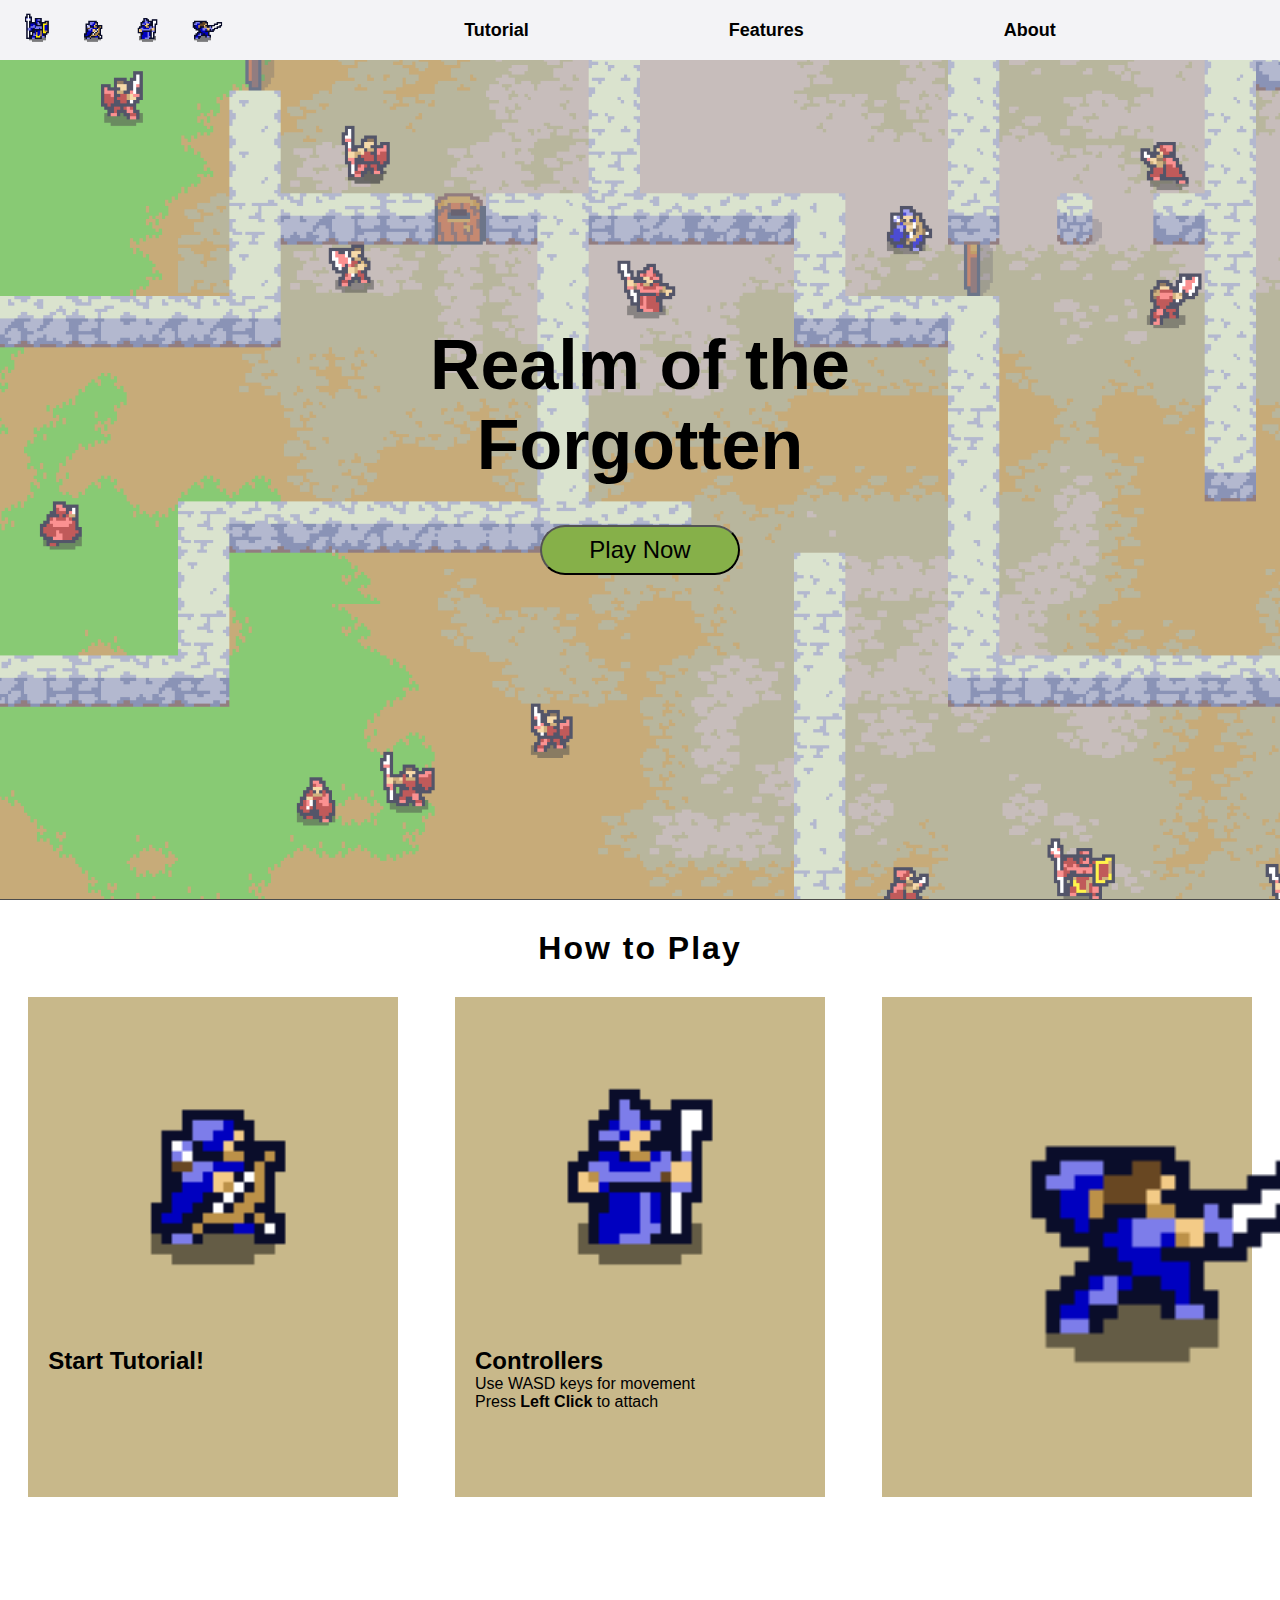
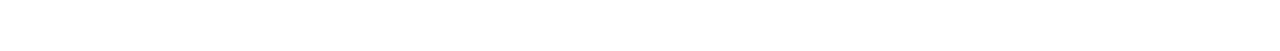
==== home.html @ b512283f "Adding content to cards" ====
<!DOCTYPE html>
<html lang="en">
<head>
    <meta charset="UTF-8">
    <meta name="viewport" content="width=device-width, initial-scale=1.0">
    <title>Realm of The Forgotten | 2D Maze Game</title>
    <link rel="stylesheet" href="./styles/home.css">
    <link rel="stylesheet" href="./styles/colors.css">
    <link rel="stylesheet" href="./styles/utilities.css">
    <link href="https://fonts.cdnfonts.com/css/games" rel="stylesheet">
    <link href="https://fonts.googleapis.com/css2?family=Playfair+Display:wght@400;500;700&display=swap" rel="stylesheet">
            
</head>
<body>
    <nav class="navbar flex row grey-bg">
        <div class="logo flex row center">
            <a href="home.html" class="logo flex row">
                <img src="./assets/images/logo-img-1.png" alt="" class="logo">
                <img src="./assets/images/logo-img-2.png" alt="" class="logo">
                <img src="./assets/images/logo-img-3.png" alt="" class="logo">
                <img src="./assets/images/logo-img-4.png" alt="" class="logo">
            </a>
        </div>
        <div class="flex center full-width">
            <ul class="flex full-width nav-text">
                <li >Tutorial</li>
                <li >Features</li>
                <li >About</li>
            </ul>
        </div>
    </nav>
    <div class="hero">
        <img src="./assets/images/background-image.png" alt="">
        <div class="image-text flex column">
            <h2 class="head">Realm of the Forgotten</h2>
            <div class="flex center">
                <button class="play-btn filled-btn">Play Now</button>
            </div>
            
        </div>
    </div>

    <section class="tutorial full-width">
       <div class="tutorial-heading flex center">How to Play</div>
        <div class="cards flex row full-width">
            <div class="card flex column secondary-bg">
                <img src="./assets/images/logo-img-2.png" alt="">
                <h2>Start Tutorial!</h2>
            </div>
            <div class="card flex column secondary-bg">
                <img src="./assets/images/logo-img-3.png" alt="">
                <h2>Controllers</h2>
                <ul>
                    <li>Use </b>WASD keys</b> for movement</li>
                    <li>Press <b>Left Click</b> to attach</li>
                </ul>
            </div>
            <div class="card flex columns secondary-bg">
                <img src="./assets/images/logo-img-4.png" alt="">
                <h2>Instructions</h2>
                <p>Lorem ipsum dolor sit amet, consectetur adipisicing elit. Blanditiis saepe reiciendis repellat molestias, autem nobis incidunt mollitia obcaecati eligendi? Totam omnis maxime voluptatem voluptas beatae at quia numquam deserunt optio!</p>
            </div>
        </div>
        <div class="video-container">
            <video src=""></video>
        </div>
        
        

    </section>
</body>
</html>
---- styles/home.css ----
* {
    margin: 0;
    padding: 0;
    box-sizing: border-box;
  }

  ul{
    list-style-type:none;
  }

  @font-face {
    font-family: "Mona Sans";
    src: url("./../../assets/fonts/mona_sans/Mona-Sans-Regular.ttf");
  }
  
  @font-face {
    font-family: "Mona Sans";
    src: url("./../../assets/fonts/mona_sans/Mona-Sans-SemiBold.ttf");
    font-weight: bold;
  }
  body{
    font-family: 'Mona Sans',sans-serif;
  }

  .navbar{

    z-index: 1000;
    height: 60px;
    width: 100%;
    position: fixed;
  }


  .logo{
    margin: 5px 5px;
    width: 230px;
    justify-content: space-around
    
  }
  .nav-text {
    font-family: 'Mona Sans',sans-serif;

    gap: 200px;
    font-size: 18px;
    font-weight: 600;
    justify-content: center;
  }

  .logo img {
    height: 45px;
    width: 45px;
    position:relative;
  }

  .nav-text li:hover {
    opacity: 0.6;
    cursor: pointer;
  }

  .hero{
    text-align: center;
    color: black;
    width: 100%;
    height: 100vh;
    overflow: hidden;
  }

  .hero > img{
    width: 100%;
    height: 100%;
    object-fit: cover;
    opacity: 0.7;
  }


  .image-text {
    font-family: 'Games', sans-serif;
    position: absolute;
    top: 50%;
    left: 50%;
    transform: translate(-50%, -50%);
    gap: 40px;
  }

  .head{
    width: 100%;
    font-size: 70px;
    font-weight: 900;
  }

  .play-btn{
    font-family: 'Games', sans-serif;
    width: 200px;
    height: 50px;
    font-size: x-large;
    font-weight: 500;
  }

  .tutorial{
    height: auto;
  }

  .tutorial-heading{
    font-family: 'Games', sans-serif;
    margin: 30px;
    font-size:xx-large;
    letter-spacing: 2px;
    font-weight: 600;
  }

  .cards{
    justify-content: space-around;
  }

  .card{
    width: 370px;
    height: 500px;
    padding: 20px;
  }
---- styles/colors.css ----
.primary-bg{
    background-color: #86B049
}

.secondary-bg{
    background-color: #C8B88A;
}

.black-bg {
    background-color: #0d0c22;
}

.white-bg {
background-color: white;
}

.grey-bg {
background-color: #f3f3f6;
}

.black-txt {
color: #0d0c22;
}

.white-txt {
color: white;
}
---- styles/utilities.css ----
.flex {
    display: flex;
}

.row {
    flex-direction: row;
}

.column {
    flex-direction: column;
}

.full-width {
    width: 100%;
}

.full-height {
    height: 100vh;
}

.wrap {
    flex-wrap: wrap;
}

.rounded {
    border-radius: 100px;
}

.bold {
    font-weight: bold;
}

.center {
    align-items: center;
    justify-content: center;
}

.full-width{
    width: 100%;

}
.listing{
    margin: 30px;
}
.filled-btn {
    background-color: #86B049;
    color: black;
    padding: 0 20px;
    border-radius: 50px;
    transition: all 0.2s;
}

.filled-btn:hover {
opacity: 0.7;
}
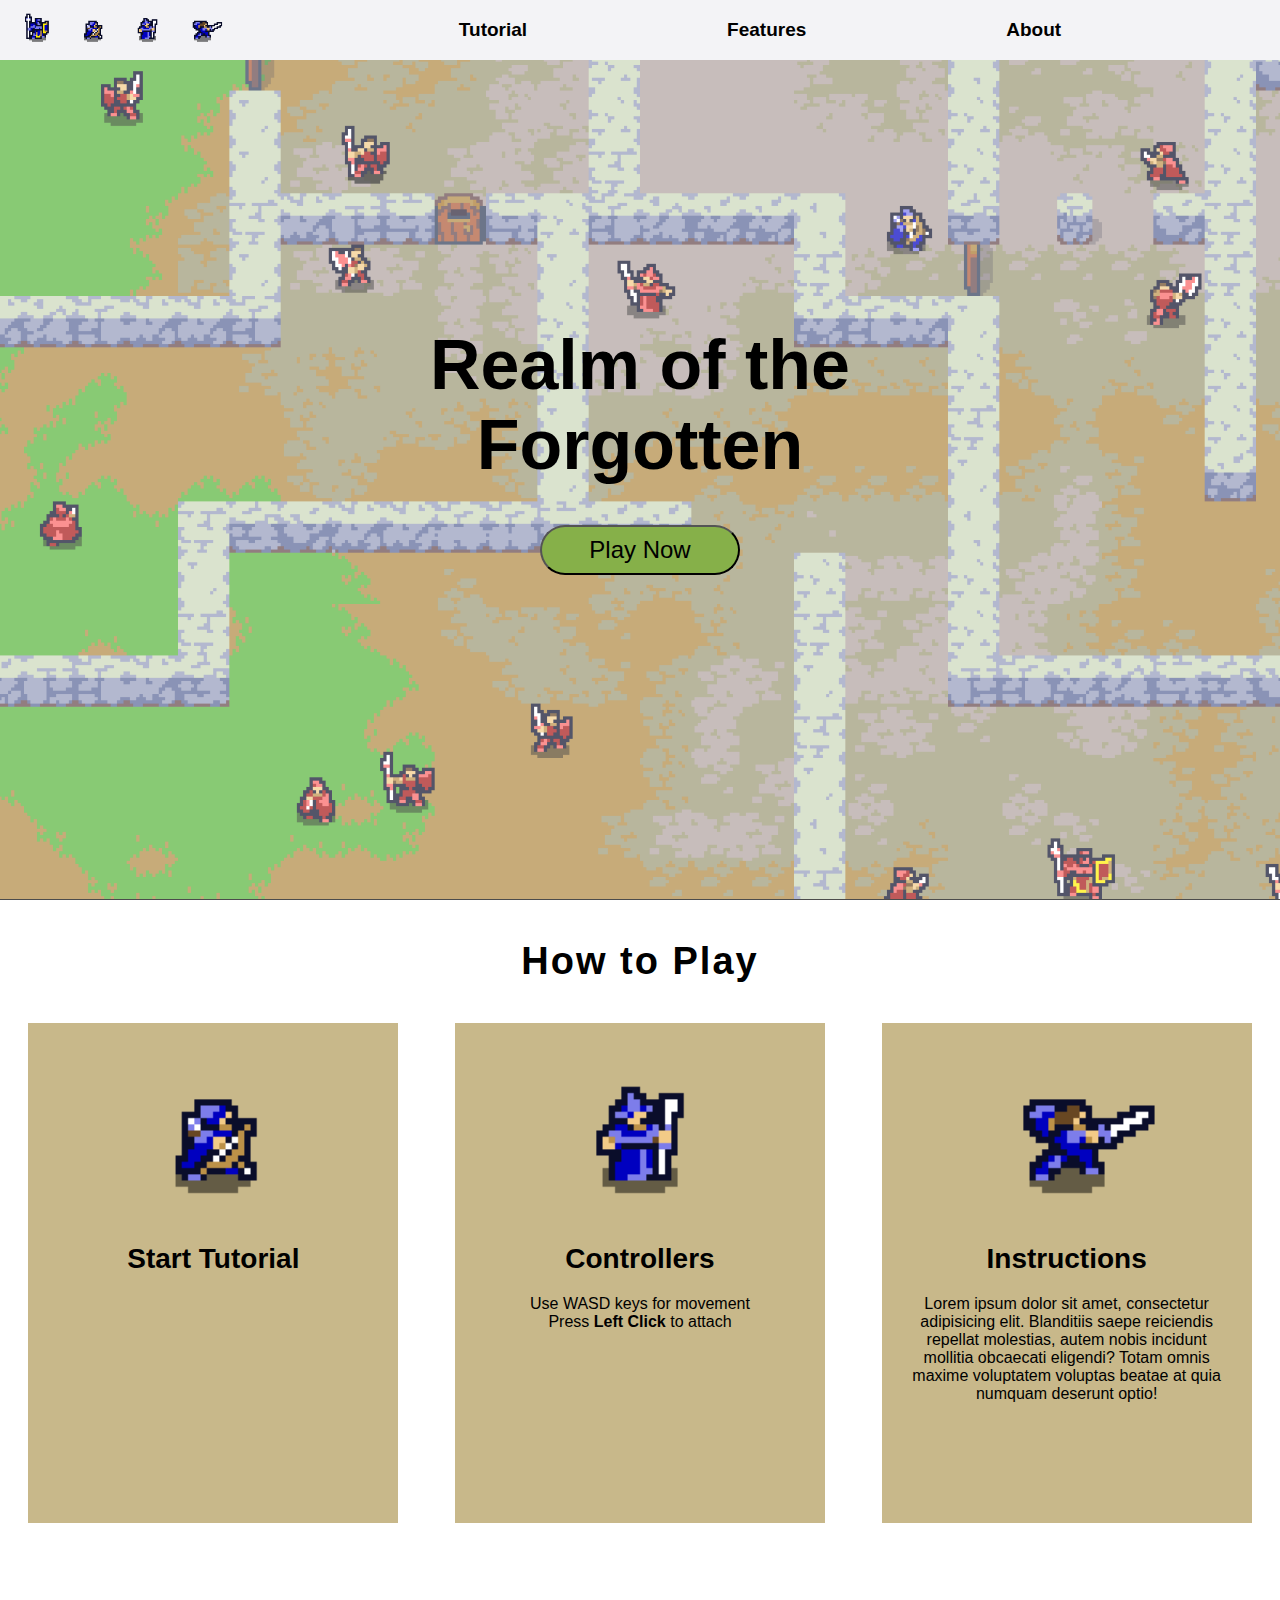
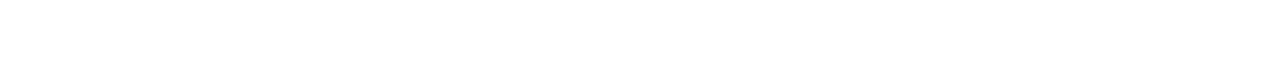
==== commit 012a82d3: "Positioning cards' content" ====
--- a/home.html
+++ b/home.html
@@ -45,20 +45,22 @@
         <div class="cards flex row full-width">
             <div class="card flex column secondary-bg">
                 <img src="./assets/images/logo-img-2.png" alt="">
-                <h2>Start Tutorial!</h2>
+                <h2 class="game-text">Start Tutorial</h2>
             </div>
             <div class="card flex column secondary-bg">
                 <img src="./assets/images/logo-img-3.png" alt="">
-                <h2>Controllers</h2>
+                <h2 class="game-text">Controllers</h2>
                 <ul>
                     <li>Use </b>WASD keys</b> for movement</li>
                     <li>Press <b>Left Click</b> to attach</li>
                 </ul>
             </div>
-            <div class="card flex columns secondary-bg">
+            <div class="card flex column secondary-bg">
                 <img src="./assets/images/logo-img-4.png" alt="">
-                <h2>Instructions</h2>
-                <p>Lorem ipsum dolor sit amet, consectetur adipisicing elit. Blanditiis saepe reiciendis repellat molestias, autem nobis incidunt mollitia obcaecati eligendi? Totam omnis maxime voluptatem voluptas beatae at quia numquam deserunt optio!</p>
+                <h2 class="game-text">Instructions</h2>
+                <ul>
+                    <li>Lorem ipsum dolor sit amet, consectetur adipisicing elit. Blanditiis saepe reiciendis repellat molestias, autem nobis incidunt mollitia obcaecati eligendi? Totam omnis maxime voluptatem voluptas beatae at quia numquam deserunt optio!</li>
+                </ul>
             </div>
         </div>
         <div class="video-container">
--- a/styles/home.css
+++ b/styles/home.css
@@ -41,7 +41,7 @@
     font-family: 'Mona Sans',sans-serif;
 
     gap: 200px;
-    font-size: 18px;
+    font-size: 19px;
     font-weight: 600;
     justify-content: center;
   }
@@ -102,8 +102,8 @@
 
   .tutorial-heading{
     font-family: 'Games', sans-serif;
-    margin: 30px;
-    font-size:xx-large;
+    margin: 40px;
+    font-size:38px;
     letter-spacing: 2px;
     font-weight: 600;
   }
@@ -116,4 +116,19 @@
     width: 370px;
     height: 500px;
     padding: 20px;
+    align-items: center;
+    text-align: center;
   }
+
+  .card img{
+    width: 200px;
+    height: 200px;
+    
+  }
+  .card h2{
+    font-size: 28px;
+  }
+
+  .card ul{
+    margin-top: 20px;
+  }--- a/styles/colors.css
+++ b/styles/colors.css
@@ -25,3 +25,7 @@
 .white-txt {
 color: white;
 }
+
+.game-text{
+    font-family: 'Games', sans-serif;
+}
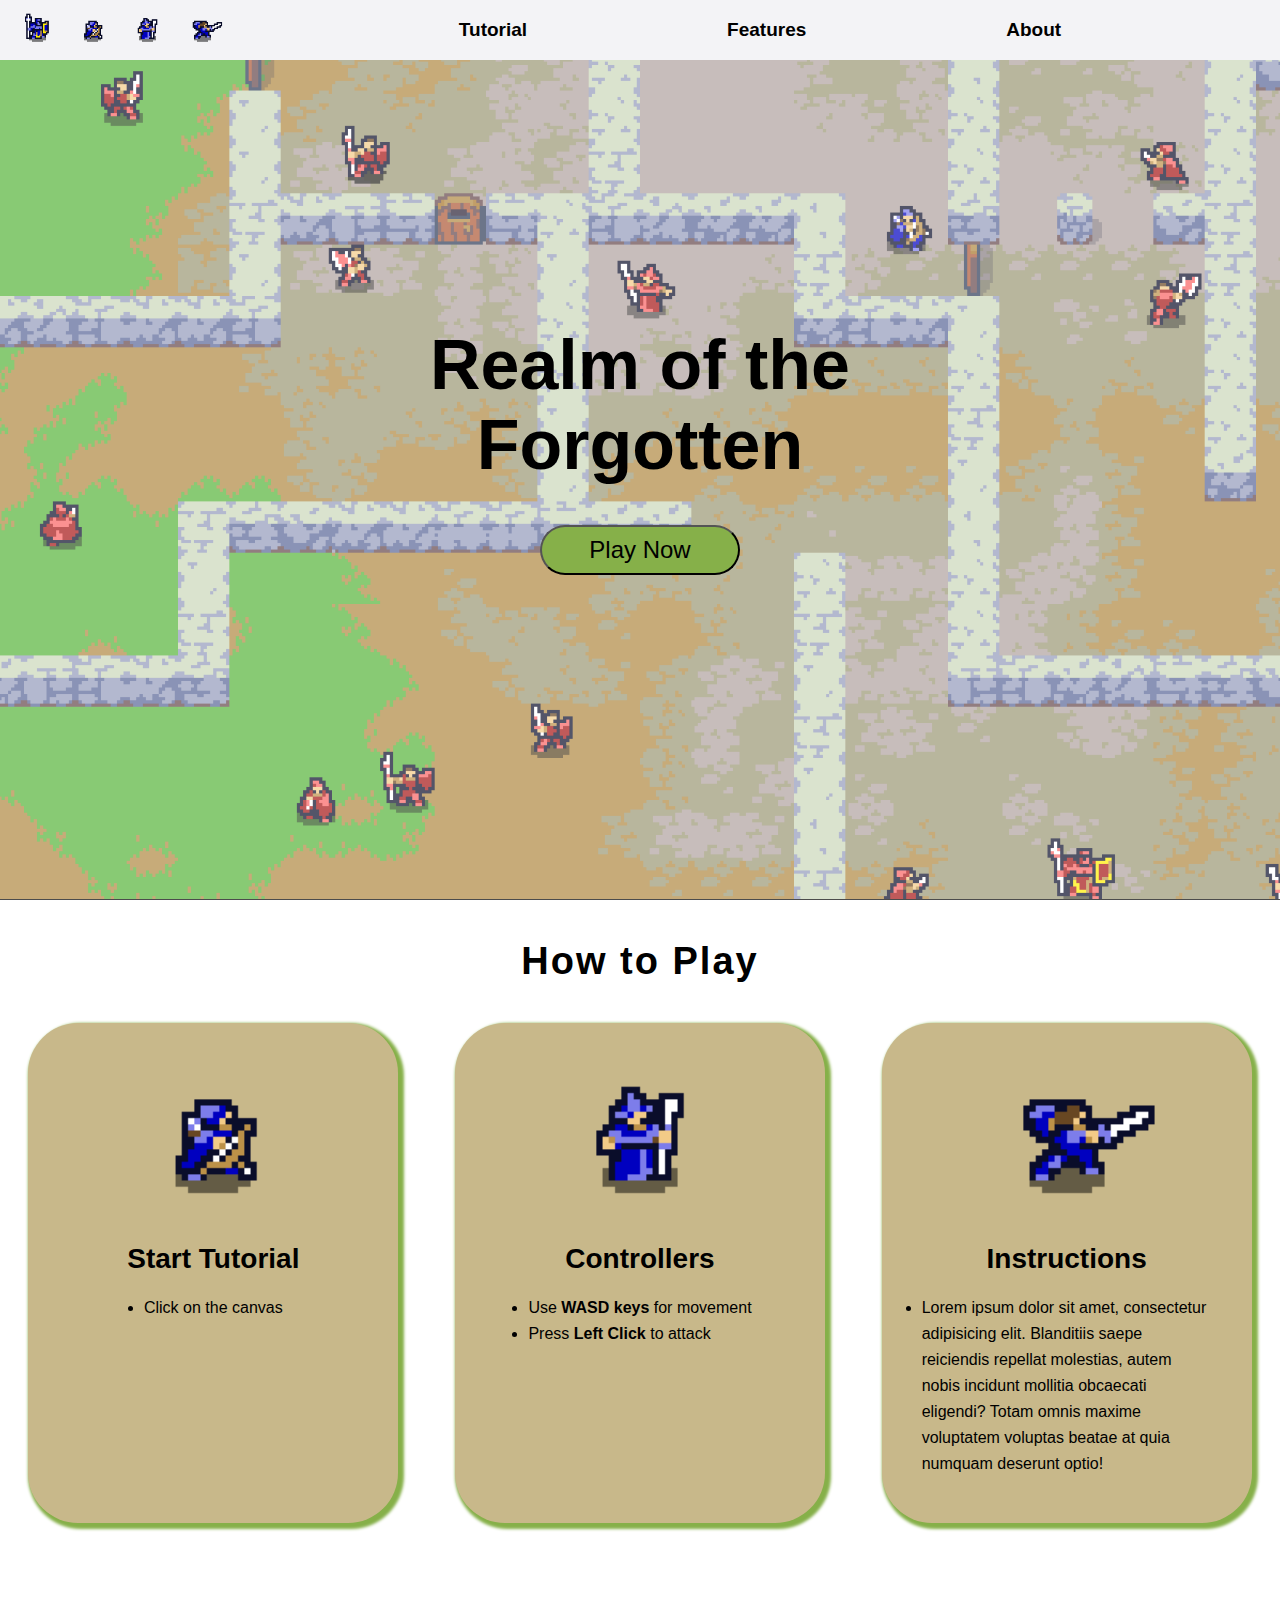
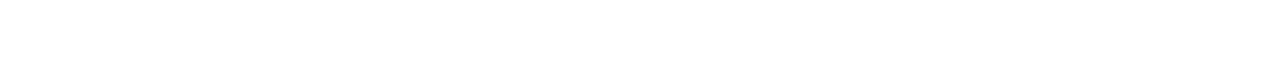
==== commit 27479435: "Editing styles of card contents" ====
--- a/home.html
+++ b/home.html
@@ -46,13 +46,16 @@
             <div class="card flex column secondary-bg">
                 <img src="./assets/images/logo-img-2.png" alt="">
                 <h2 class="game-text">Start Tutorial</h2>
+                <ul>
+                    <li>Click on the canvas</li>
+                </ul>
             </div>
             <div class="card flex column secondary-bg">
                 <img src="./assets/images/logo-img-3.png" alt="">
                 <h2 class="game-text">Controllers</h2>
                 <ul>
-                    <li>Use </b>WASD keys</b> for movement</li>
-                    <li>Press <b>Left Click</b> to attach</li>
+                    <li>Use <b>WASD keys</b> for movement</li>
+                    <li>Press <b>Left Click</b> to attack</li>
                 </ul>
             </div>
             <div class="card flex column secondary-bg">
--- a/styles/home.css
+++ b/styles/home.css
@@ -4,9 +4,7 @@
     box-sizing: border-box;
   }
 
-  ul{
-    list-style-type:none;
-  }
+
 
   @font-face {
     font-family: "Mona Sans";
@@ -38,6 +36,7 @@
     
   }
   .nav-text {
+    list-style-type:none;
     font-family: 'Mona Sans',sans-serif;
 
     gap: 200px;
@@ -115,9 +114,11 @@
   .card{
     width: 370px;
     height: 500px;
-    padding: 20px;
+    padding: 20px 40px;
     align-items: center;
-    text-align: center;
+    
+    border-radius: 50px;
+    box-shadow: 3px 3px 3px 3px #86B049;
   }
 
   .card img{
@@ -131,4 +132,5 @@
 
   .card ul{
     margin-top: 20px;
+    line-height: 26px;
   }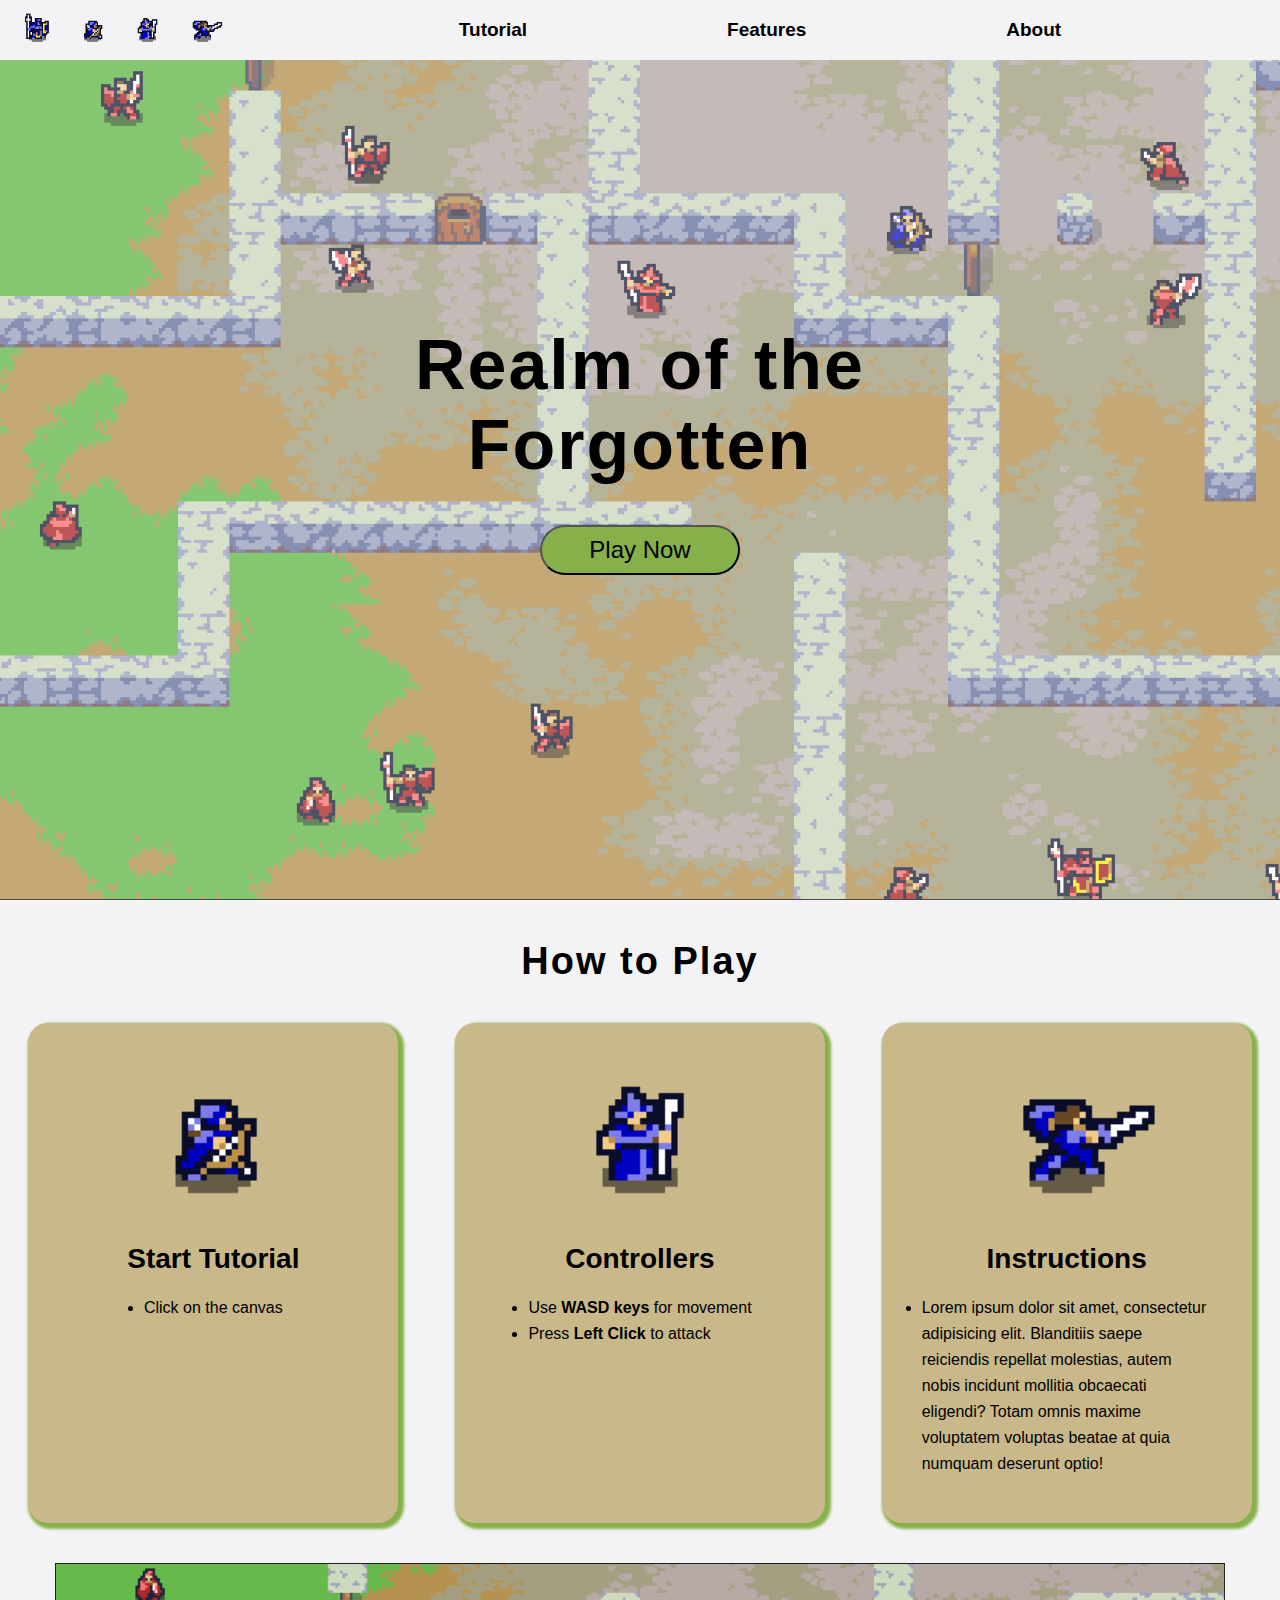
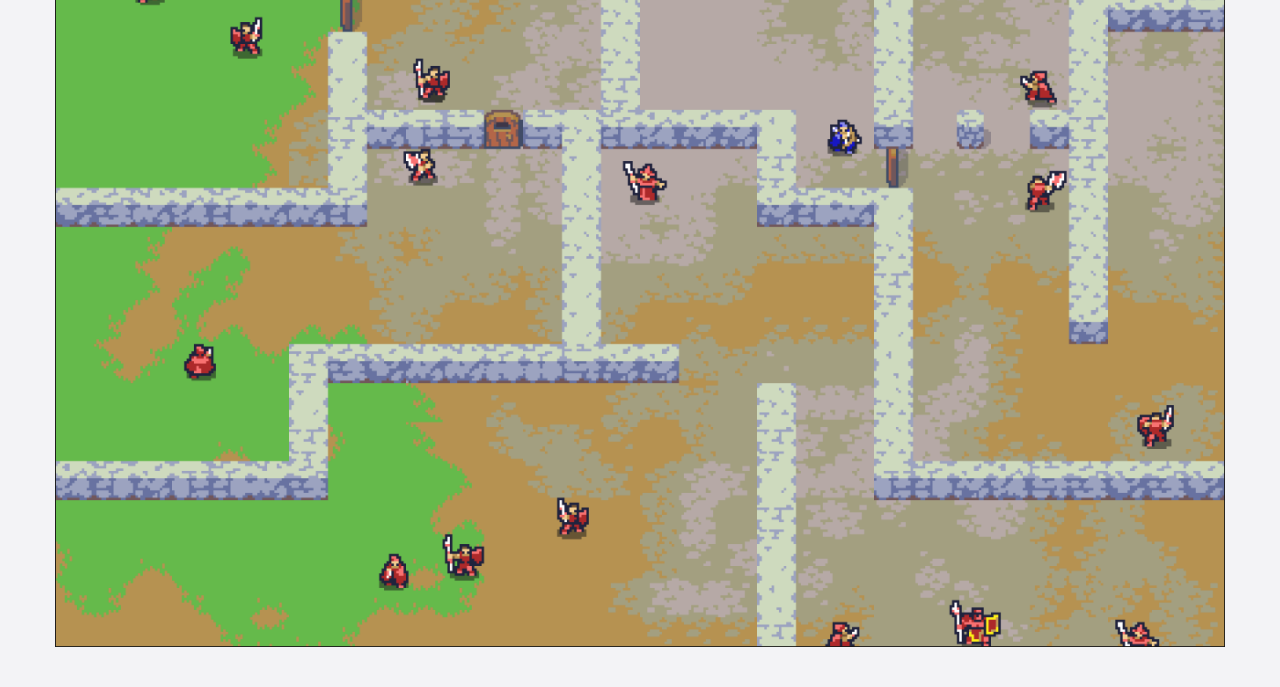
==== commit 3d8d1b2c: "Added video section with centering" ====
--- a/home.html
+++ b/home.html
@@ -40,11 +40,11 @@
         </div>
     </div>
 
-    <section class="tutorial full-width">
+    <section class="tutorial full-width grey-bg">
        <div class="tutorial-heading flex center">How to Play</div>
         <div class="cards flex row full-width">
             <div class="card flex column secondary-bg">
-                <img src="./assets/images/logo-img-2.png" alt="">
+                <img class="pointer-cursor" src="./assets/images/logo-img-2.png" alt="">
                 <h2 class="game-text">Start Tutorial</h2>
                 <ul>
                     <li>Click on the canvas</li>
@@ -66,8 +66,8 @@
                 </ul>
             </div>
         </div>
-        <div class="video-container">
-            <video src=""></video>
+        <div class="video-container full-width flex center">
+            <img src="./assets/images/background-image.png" id="video-container"></img>
         </div>
         
         
--- a/styles/home.css
+++ b/styles/home.css
@@ -18,6 +18,7 @@
   }
   body{
     font-family: 'Mona Sans',sans-serif;
+    background-color: #f3f3f6;
   }
 
   .navbar{
@@ -79,6 +80,8 @@
     left: 50%;
     transform: translate(-50%, -50%);
     gap: 40px;
+    word-spacing: 3px;
+    letter-spacing: 2px;
   }
 
   .head{
@@ -96,7 +99,7 @@
   }
 
   .tutorial{
-    height: auto;
+    height: 100vh;
   }
 
   .tutorial-heading{
@@ -117,13 +120,17 @@
     padding: 20px 40px;
     align-items: center;
     
-    border-radius: 50px;
+    border-radius: 20px;
     box-shadow: 3px 3px 3px 3px #86B049;
   }
 
   .card img{
     width: 200px;
     height: 200px;
+    
+  }
+  .pointer-cursor:hover{
+    cursor: pointer;
     
   }
   .card h2{
@@ -133,4 +140,21 @@
   .card ul{
     margin-top: 20px;
     line-height: 26px;
-  }+  }
+  .card:hover {
+    opacity: 0.9;
+    
+  }
+
+  .video-container{
+    padding: 20px 35px;
+  }
+
+  .video-container img{
+    width: 100%;
+    height: 100%;
+    object-fit: cover;
+    padding: 20px;
+    border-radius: 10px;
+    opacity: 0.9;
+  }
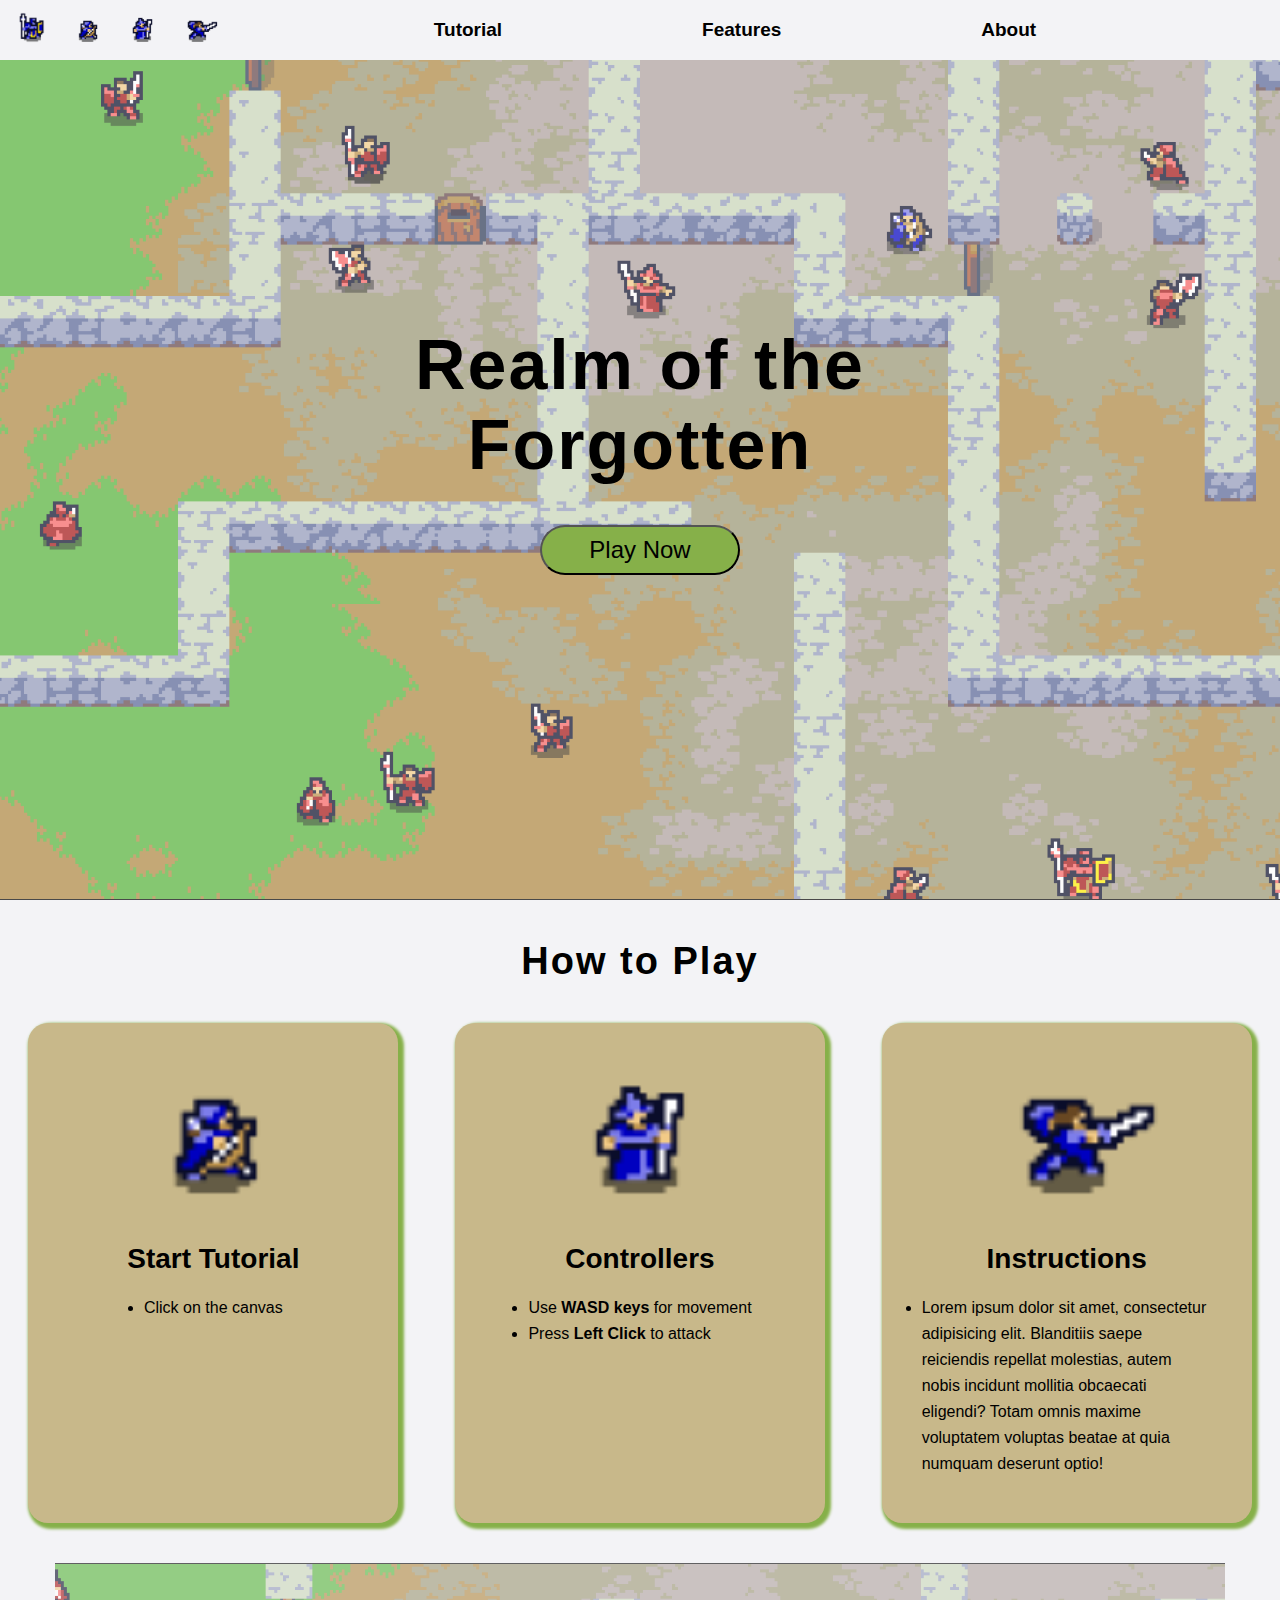
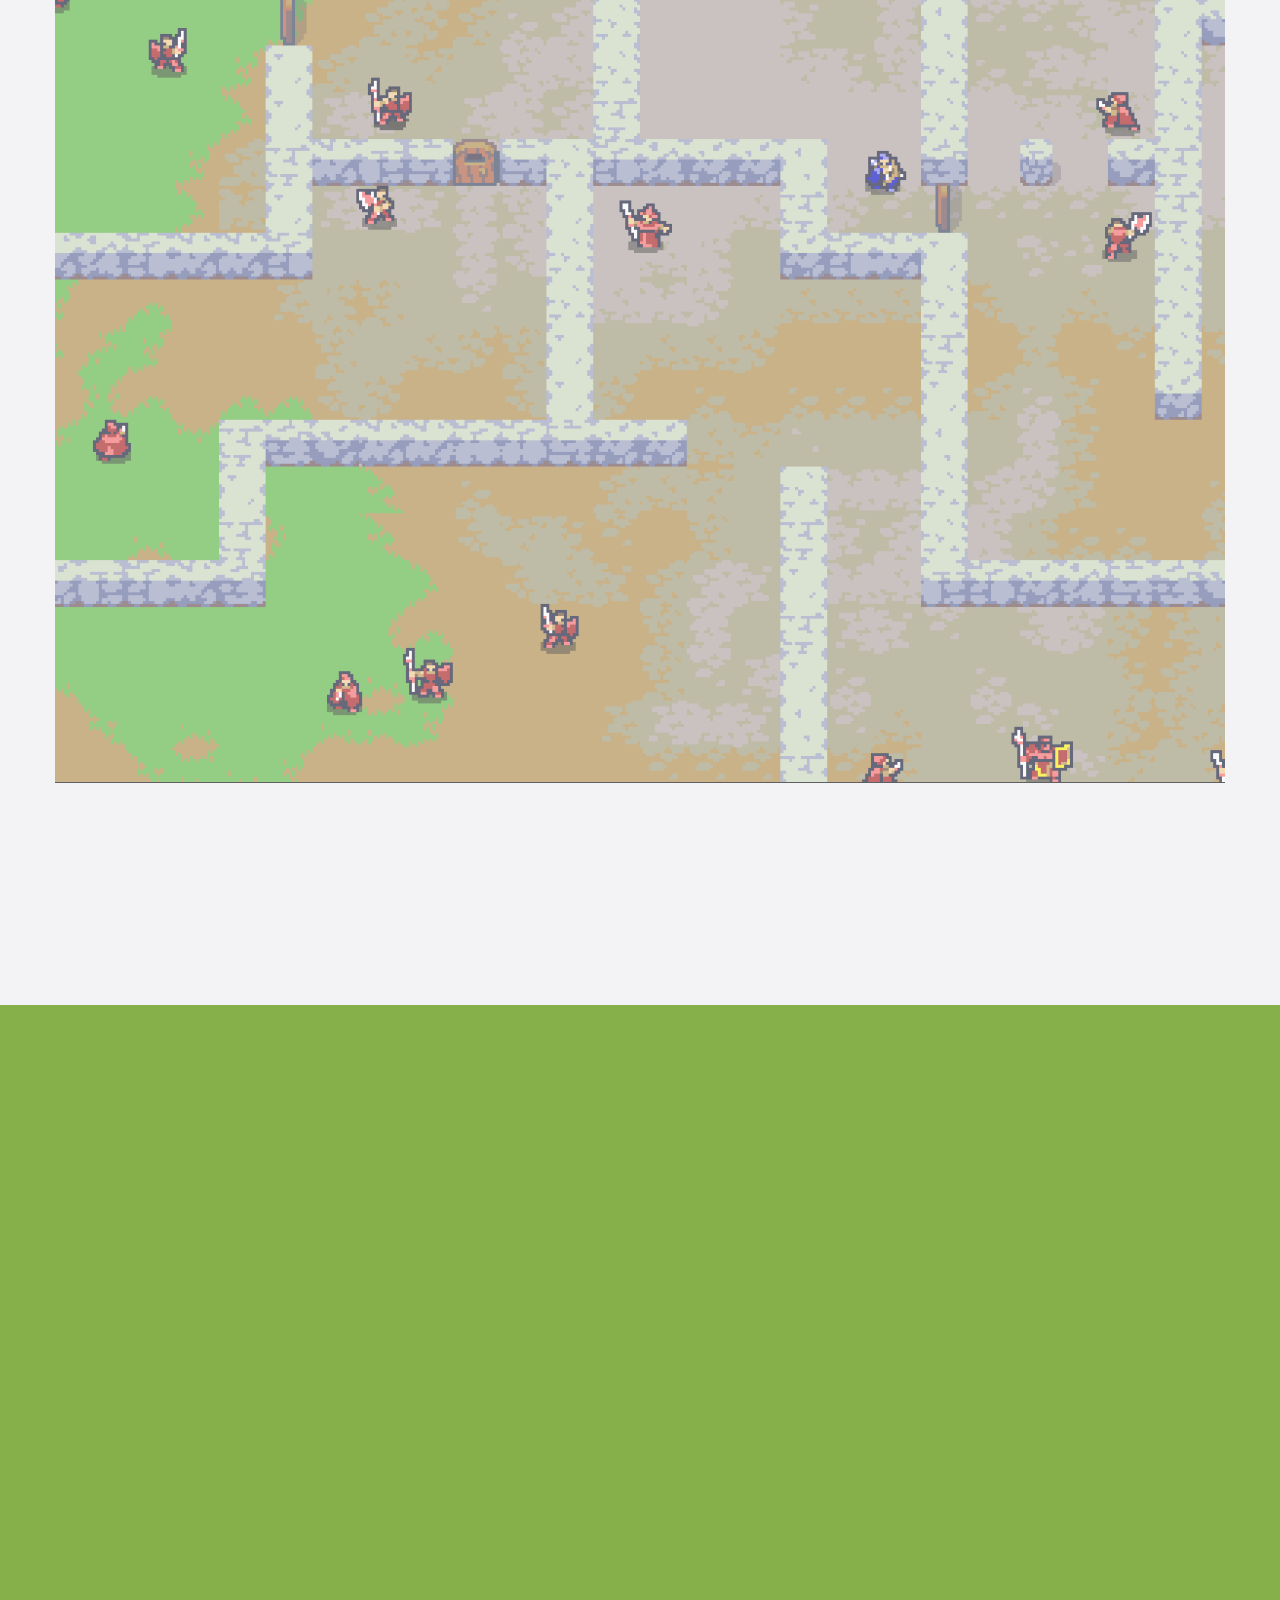
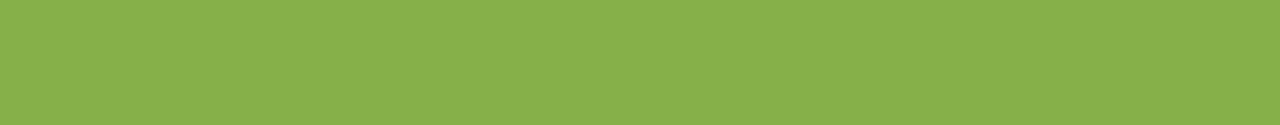
==== commit c1e320ee: "Build about section skeleton" ====
--- a/home.html
+++ b/home.html
@@ -69,8 +69,16 @@
         <div class="video-container full-width flex center">
             <img src="./assets/images/background-image.png" id="video-container"></img>
         </div>
-        
-        
+    </section>
+    <section class="about flex column primary-bg">
+        <div class="heading"></div>
+        <div class="about-content"></div>
+        <div class="about-images">
+            <img src="" alt="">
+            <img src="" alt="">
+            <img src="" alt="">
+            <img src="" alt="">
+        </div>
 
     </section>
 </body>
--- a/styles/home.css
+++ b/styles/home.css
@@ -31,10 +31,10 @@
 
 
   .logo{
+    display: flex;
     margin: 5px 5px;
-    width: 230px;
+    width: 180px;
     justify-content: space-around
-    
   }
   .nav-text {
     list-style-type:none;
@@ -99,7 +99,7 @@
   }
 
   .tutorial{
-    height: 100vh;
+    height: 185vh;
   }
 
   .tutorial-heading{
@@ -148,6 +148,7 @@
 
   .video-container{
     padding: 20px 35px;
+    height: 100vh;
   }
 
   .video-container img{
@@ -156,5 +157,9 @@
     object-fit: cover;
     padding: 20px;
     border-radius: 10px;
-    opacity: 0.9;
+    opacity: 0.6;
   }
+
+  .about{
+    height: 80vh;
+  }
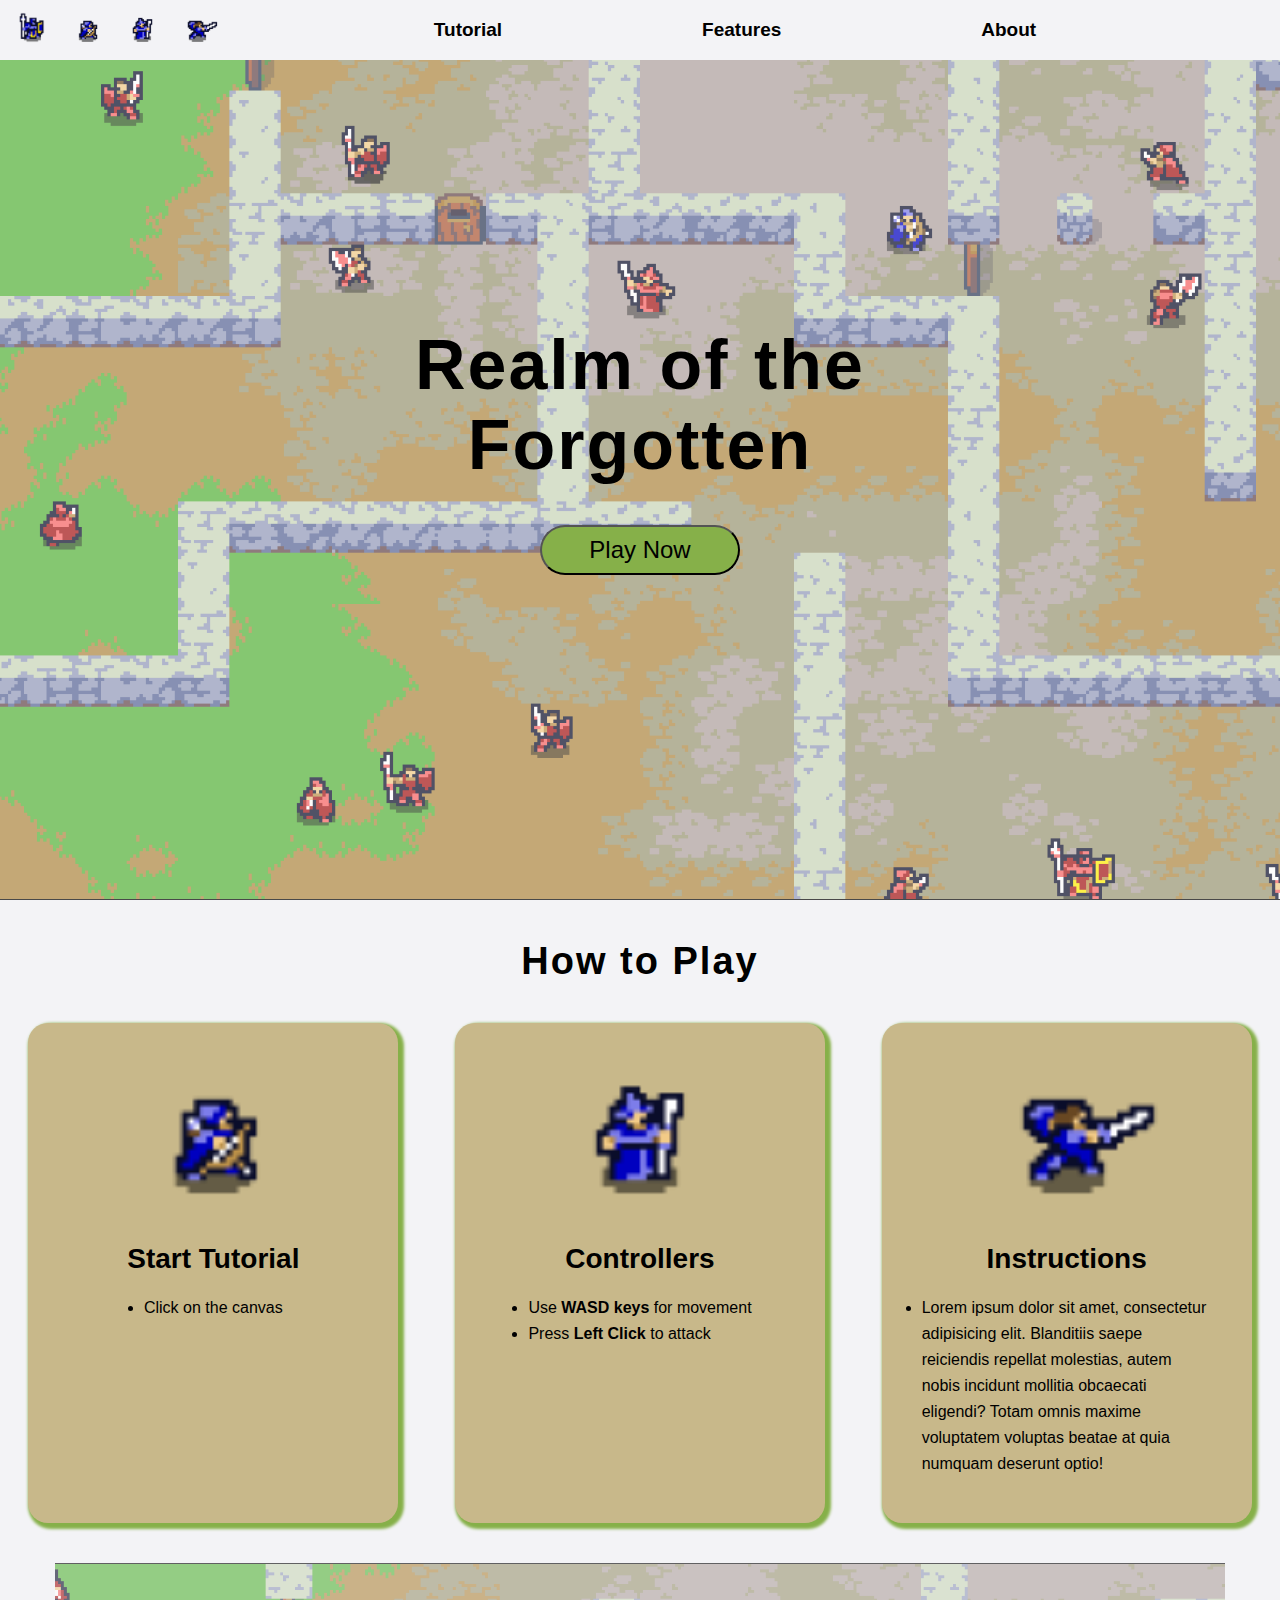
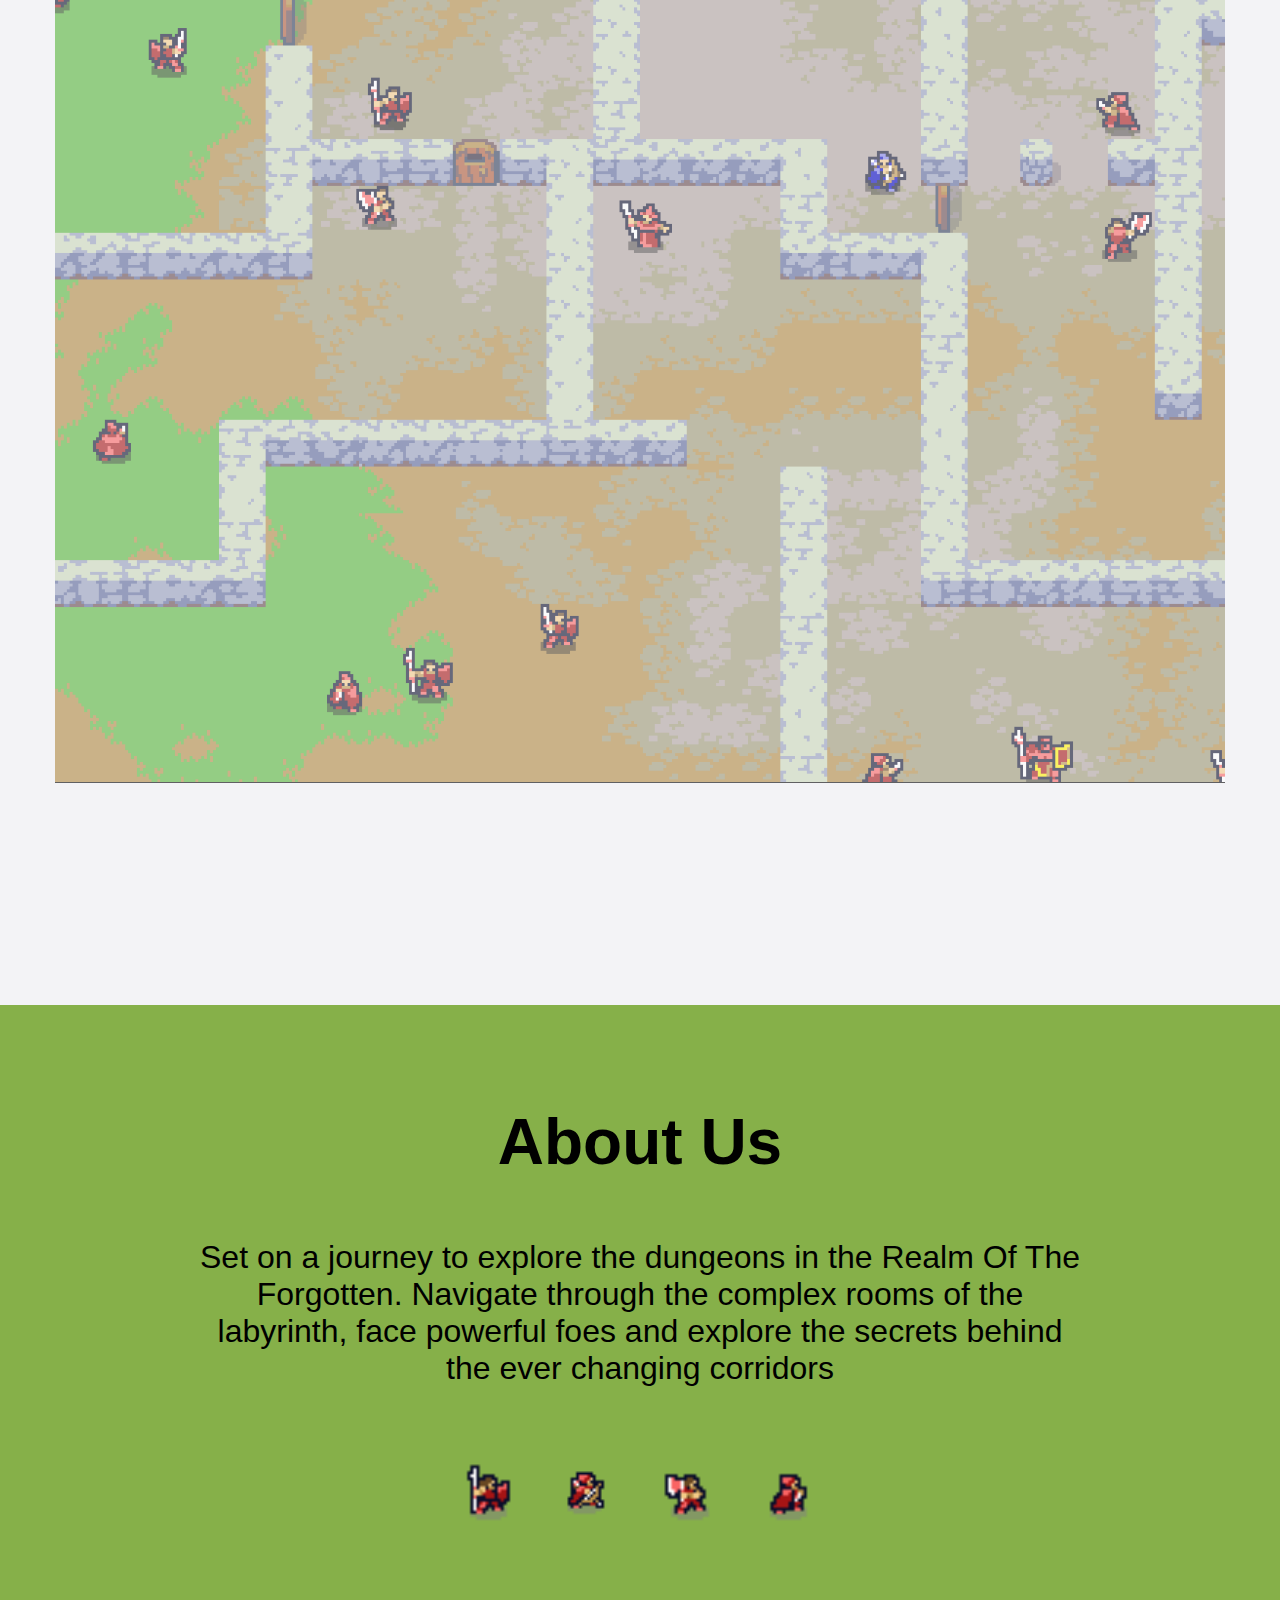
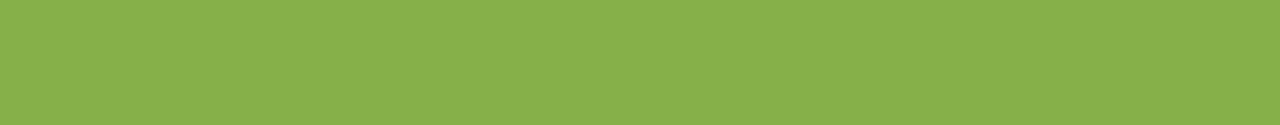
==== commit 32a3a7e1: "styling about section" ====
--- a/home.html
+++ b/home.html
@@ -71,13 +71,13 @@
         </div>
     </section>
     <section class="about flex column primary-bg">
-        <div class="heading"></div>
-        <div class="about-content"></div>
-        <div class="about-images">
-            <img src="" alt="">
-            <img src="" alt="">
-            <img src="" alt="">
-            <img src="" alt="">
+        <div class="heading flex center"><h1>About Us</h1></div>
+        <div class="about-content flex center"><p>Set on a journey to explore the dungeons in the Realm Of The Forgotten. Navigate through the complex rooms of the labyrinth, face powerful foes and explore the secrets behind the ever changing corridors</p></div>
+        <div class="about-images flex row center ">
+            <img src="./assets/images/About section images/Archer_Red-1.png" alt="">
+            <img src="./assets/images/About section images/Archer_Red-2.png" alt="">
+            <img src="./assets/images/About section images/AxeFighter_Red.png" alt="">
+            <img src="./assets/images/About section images/Thief_Red.png" alt="">
         </div>
 
     </section>
--- a/styles/home.css
+++ b/styles/home.css
@@ -161,5 +161,16 @@
   }
 
   .about{
+    color: black;
+    padding: 100px 200px;
+    font-weight: 100;
     height: 80vh;
+    gap: 60px;
+    font-size: xx-large;
+    text-align: center;
   }
+  .about img{
+    width: 100px;
+    height: 100px;
+    
+  }
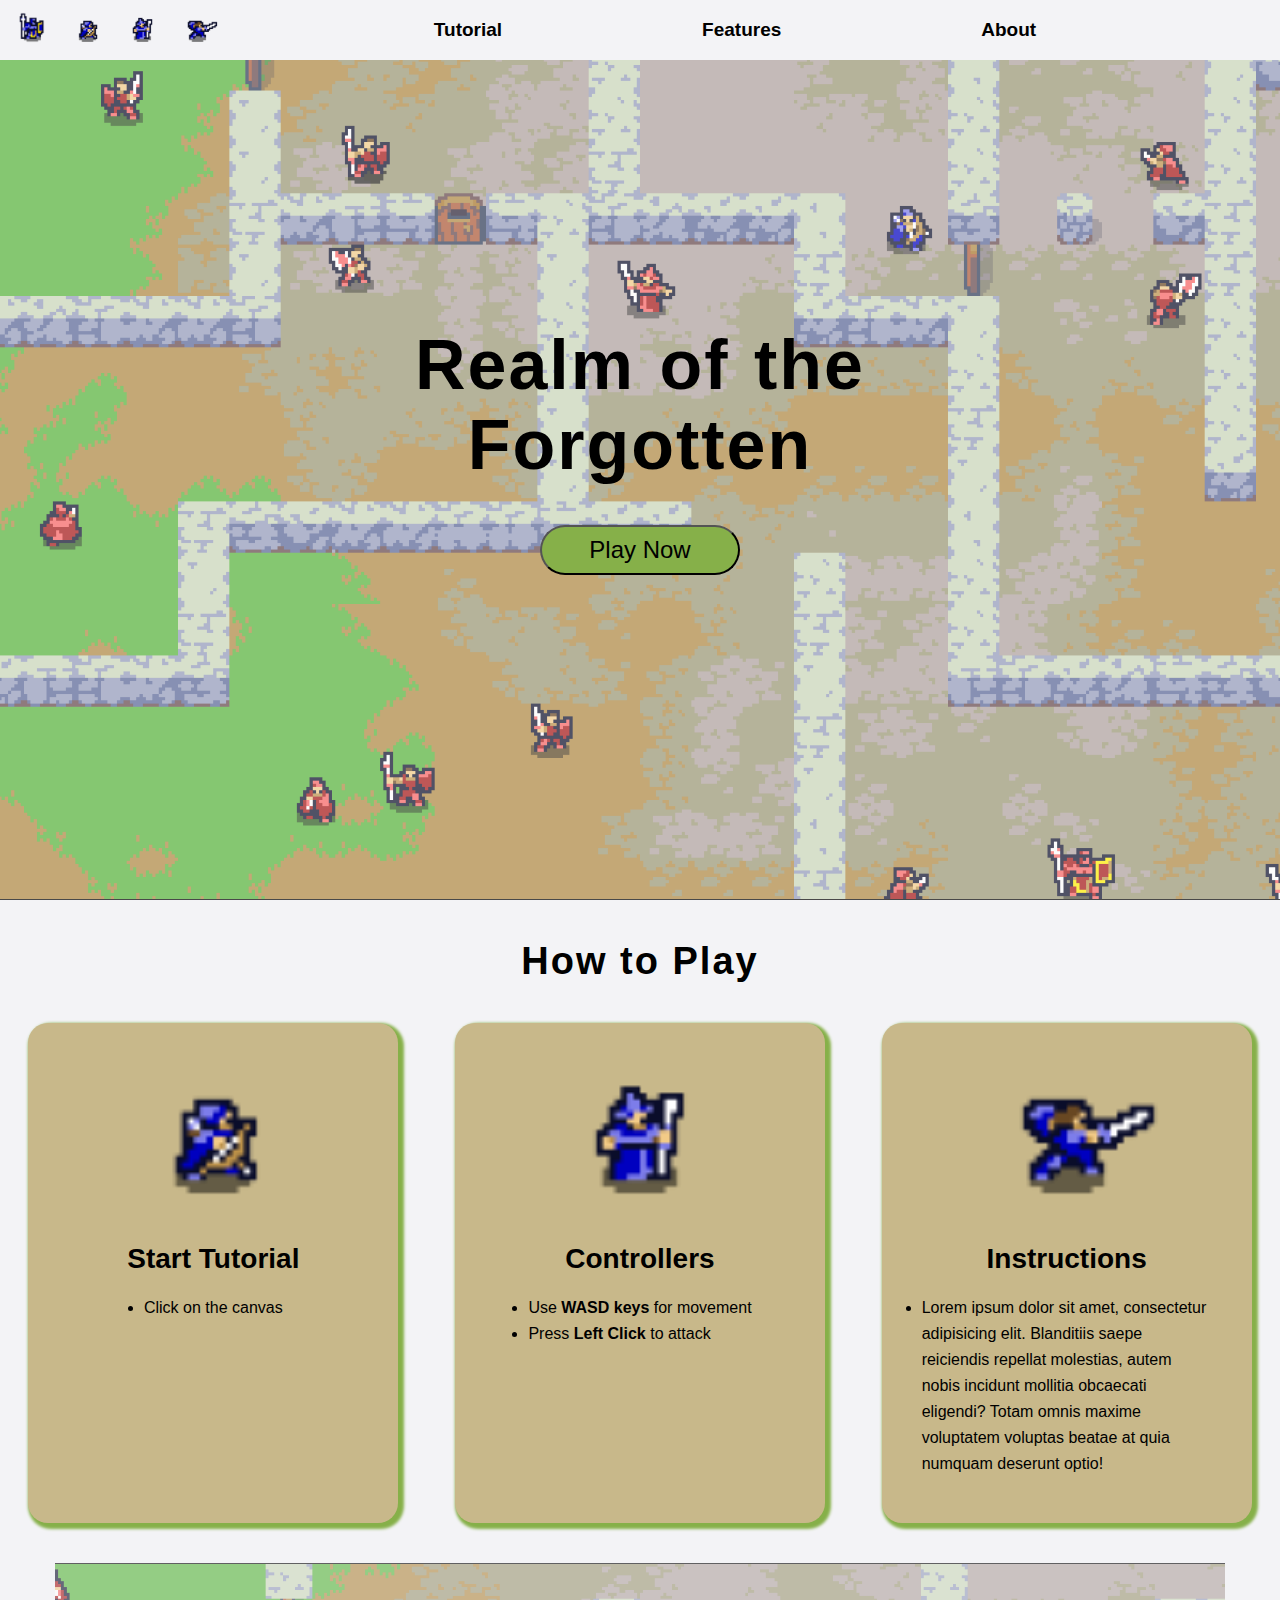
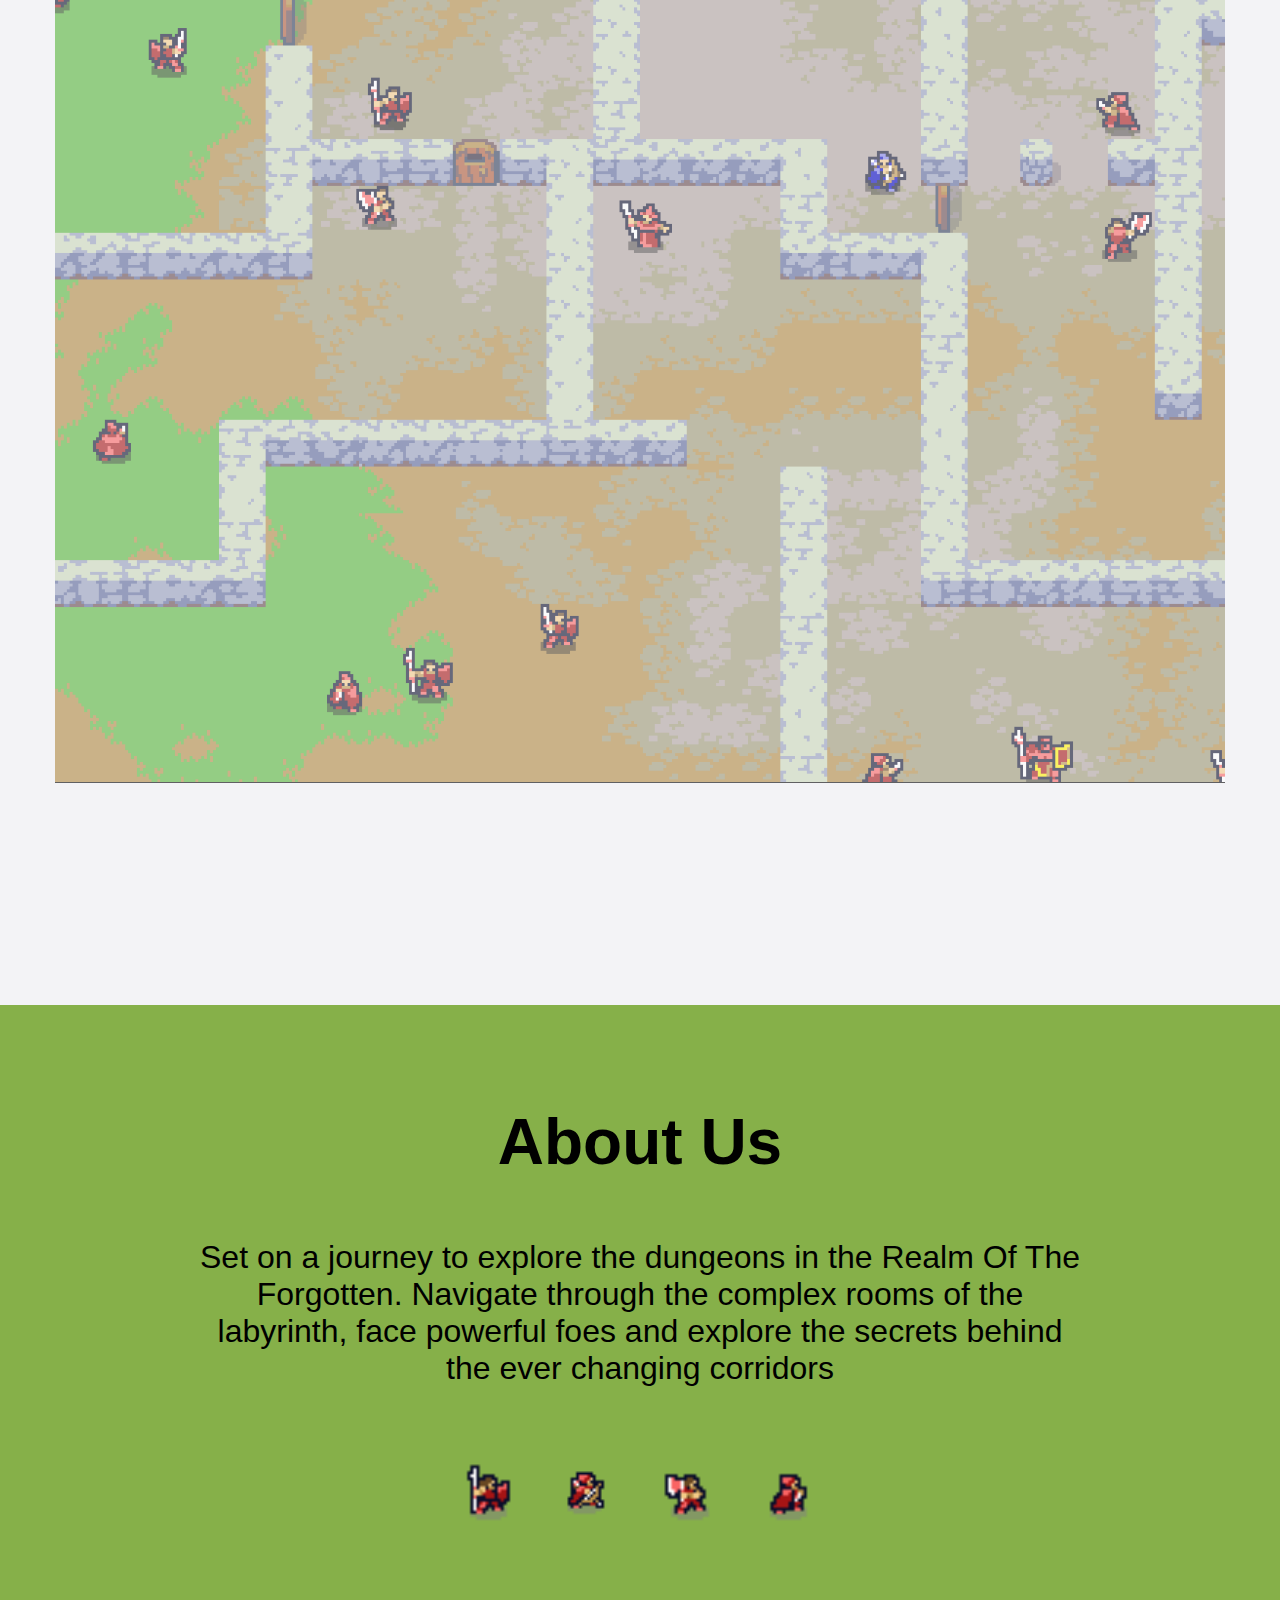
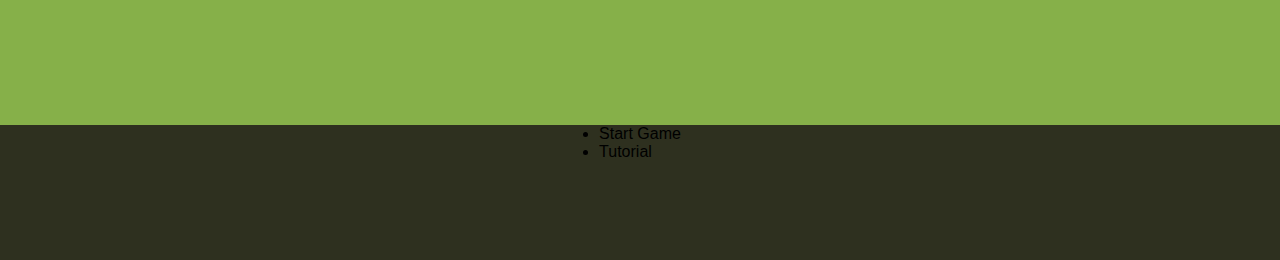
==== commit 03cf3492: "added footer" ====
--- a/home.html
+++ b/home.html
@@ -81,5 +81,12 @@
         </div>
 
     </section>
+
+    <footer class="flex footer full-width">
+        <ul>
+            <li>Start Game</li>
+            <li>Tutorial</li>
+        </ul>
+    </footer>
 </body>
 </html>--- a/styles/home.css
+++ b/styles/home.css
@@ -174,3 +174,9 @@
     height: 100px;
     
   }
+
+  .footer{
+    height: 15vh;
+    background-color: rgb(46, 48, 31);
+    justify-content: space-evenly;
+  }
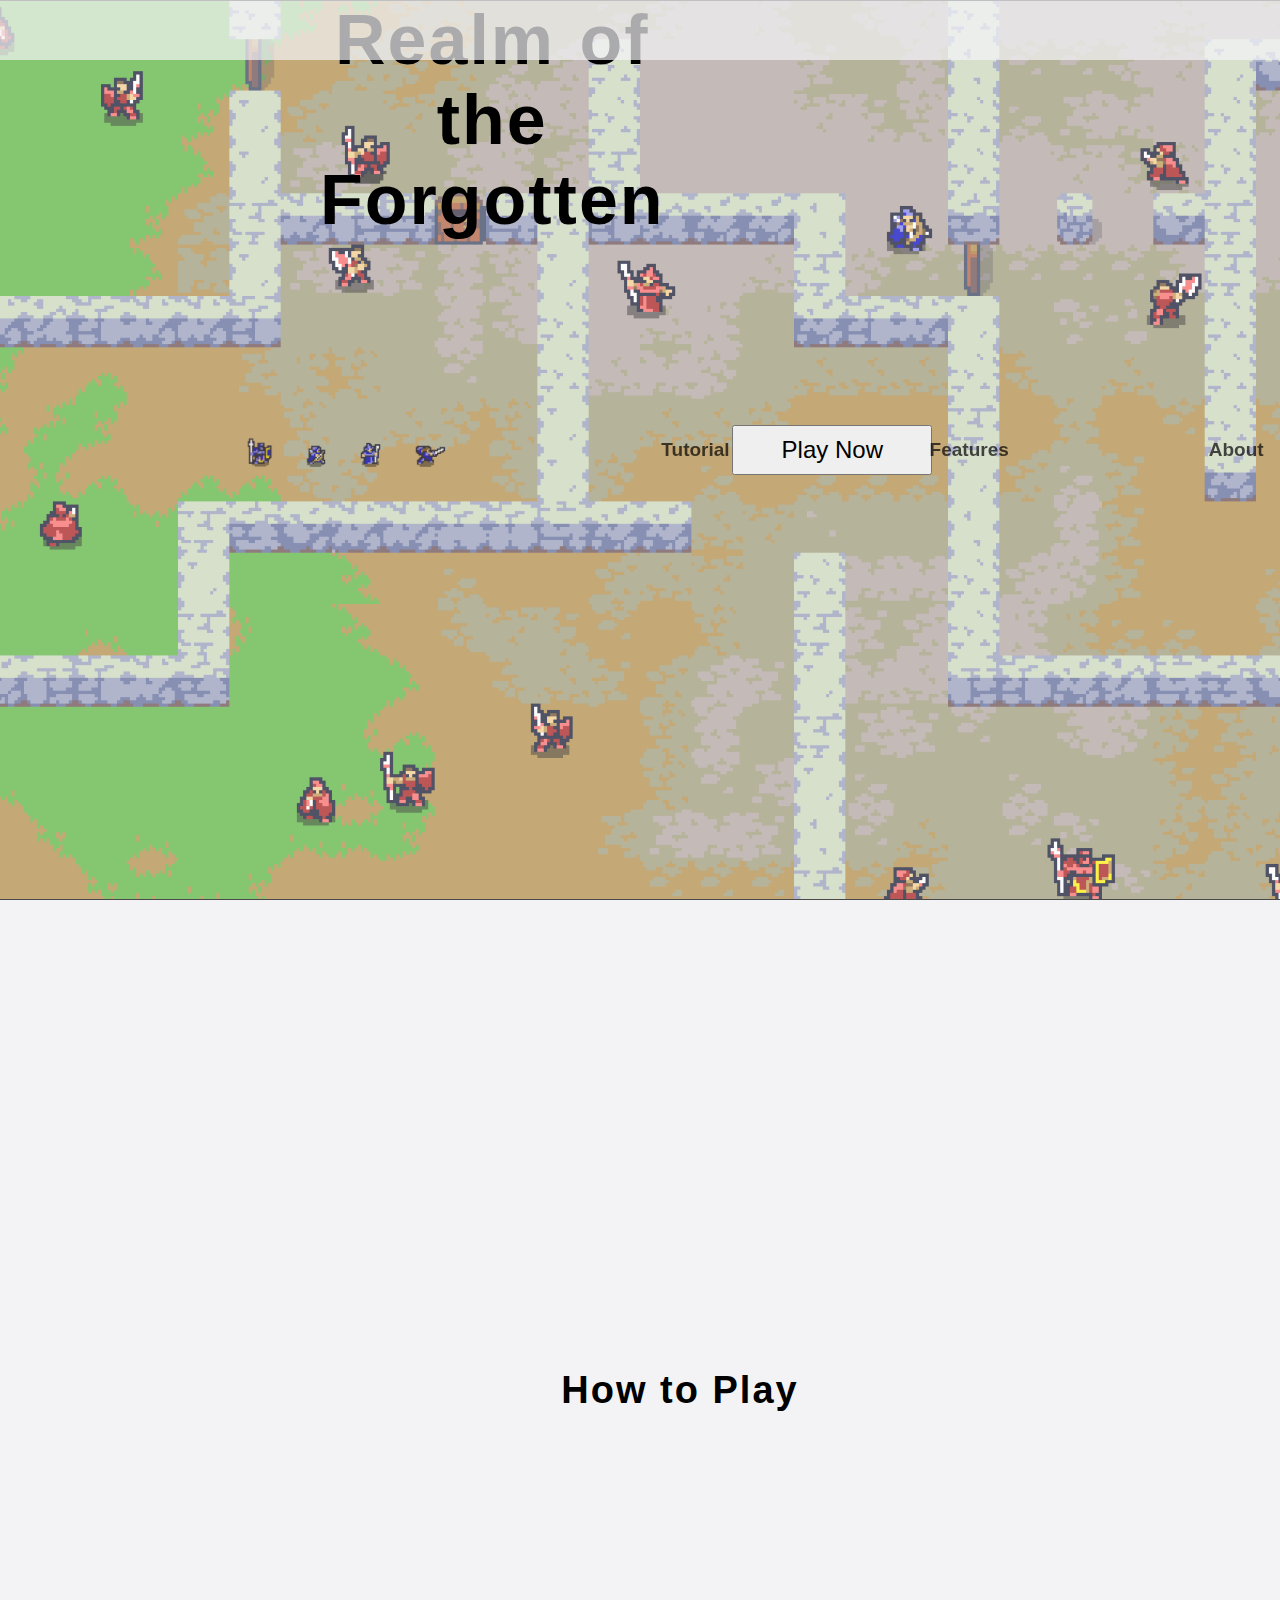
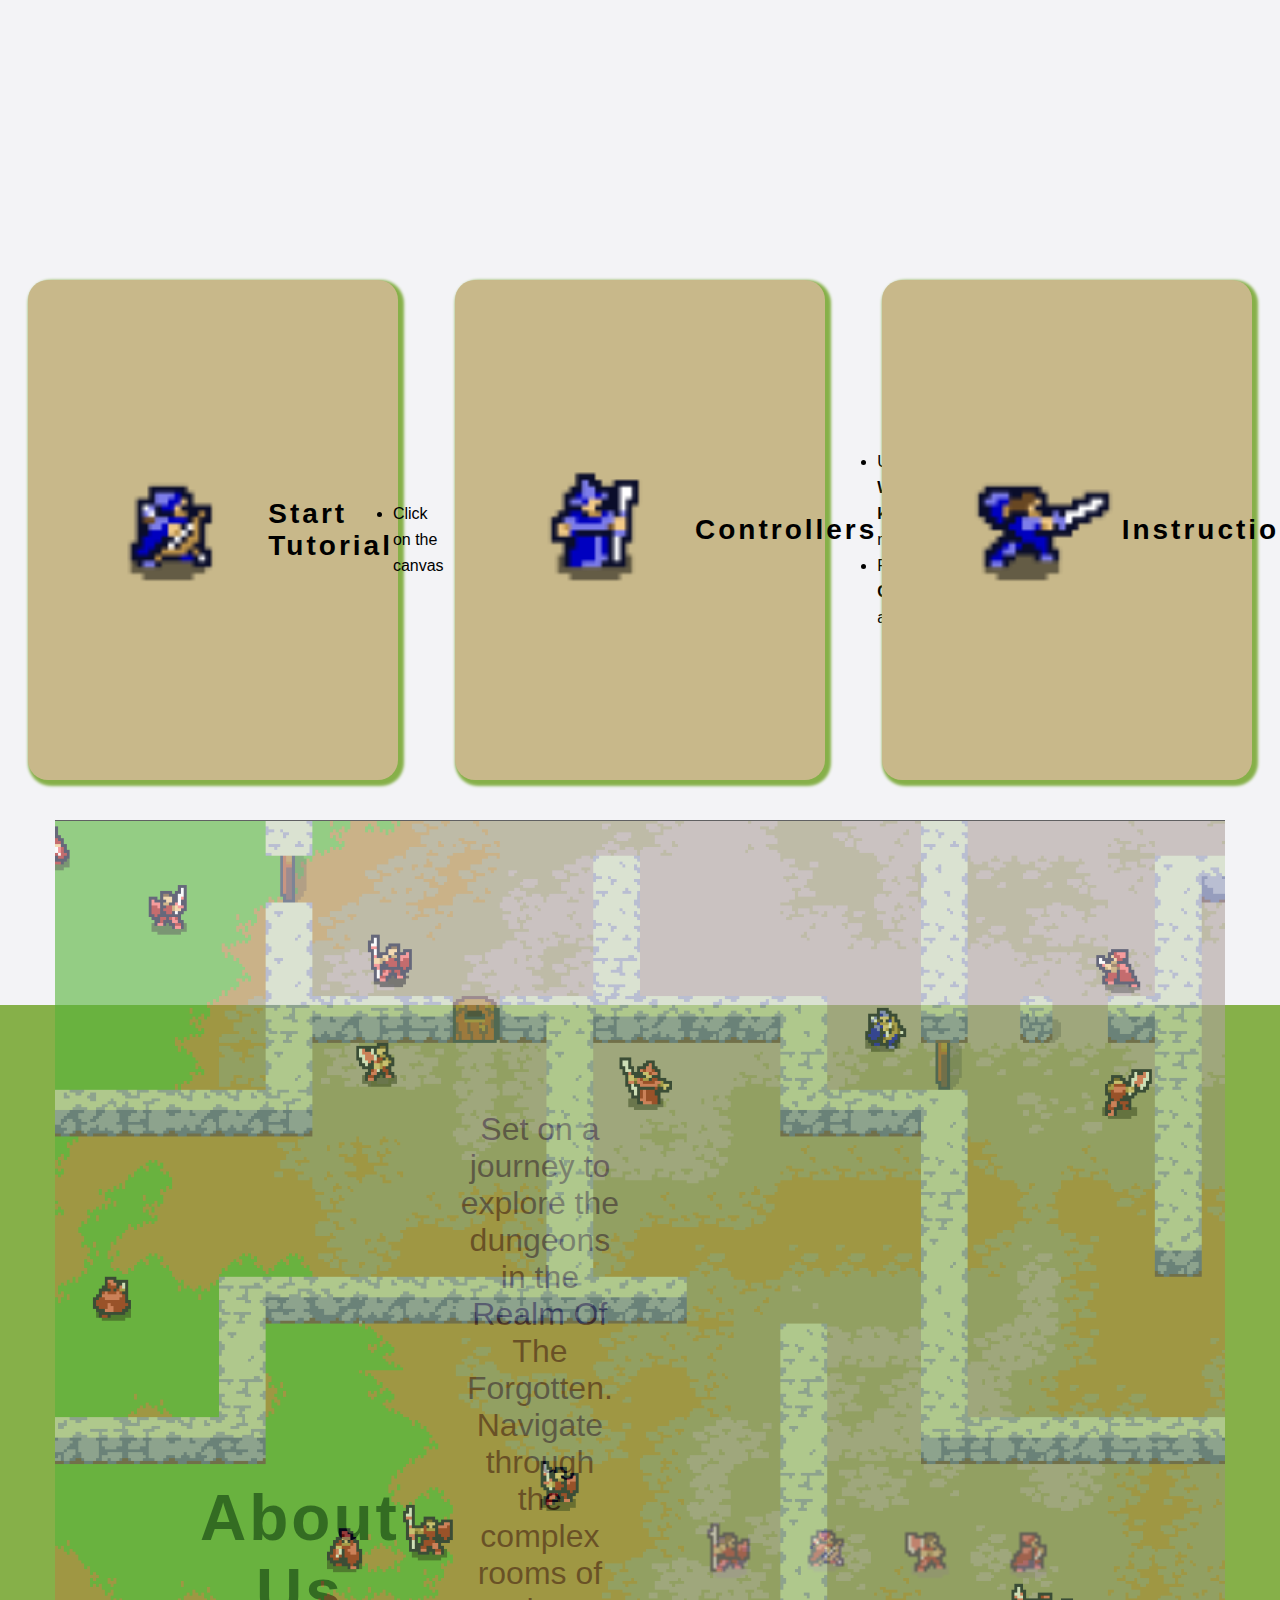
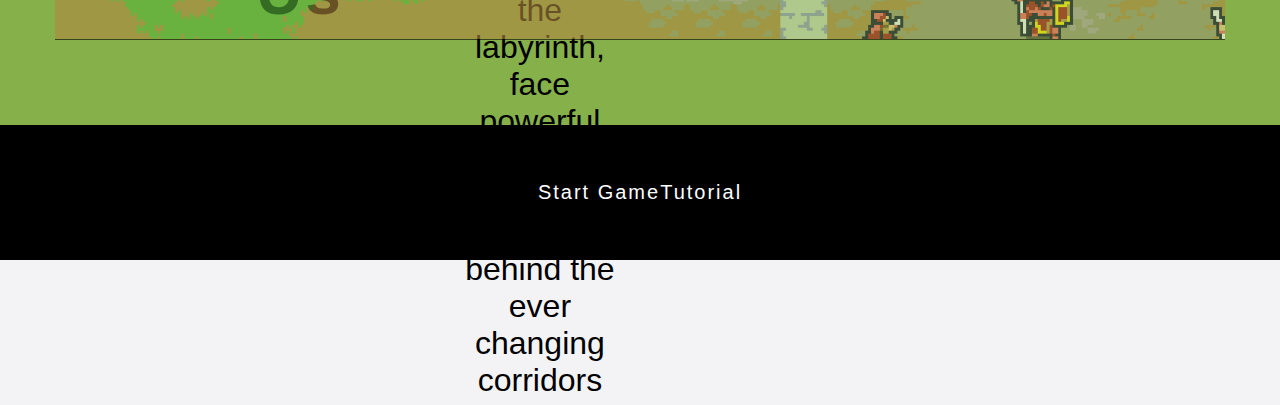
==== commit c55a595c: "Creates js file, added event listener in cards section" ====
--- a/home.html
+++ b/home.html
@@ -23,7 +23,7 @@
         </div>
         <div class="flex center full-width">
             <ul class="flex full-width nav-text">
-                <li >Tutorial</li>
+                <li id="nav-tutorial">Tutorial</li>
                 <li >Features</li>
                 <li >About</li>
             </ul>
@@ -40,19 +40,19 @@
         </div>
     </div>
 
-    <section class="tutorial full-width grey-bg">
+    <section class="tutorial full-width grey-bg" id="tutorial">
        <div class="tutorial-heading flex center">How to Play</div>
         <div class="cards flex row full-width">
             <div class="card flex column secondary-bg">
-                <img class="pointer-cursor" src="./assets/images/logo-img-2.png" alt="">
-                <h2 class="game-text">Start Tutorial</h2>
+                <img class="pointer-cursor" id="canvas-tutorial" src="./assets/images/logo-img-2.png" alt="">
+                <h2 class="game-text spacing-letter">Start Tutorial</h2>
                 <ul>
                     <li>Click on the canvas</li>
                 </ul>
             </div>
             <div class="card flex column secondary-bg">
                 <img src="./assets/images/logo-img-3.png" alt="">
-                <h2 class="game-text">Controllers</h2>
+                <h2 class="game-text spacing-letter">Controllers</h2>
                 <ul>
                     <li>Use <b>WASD keys</b> for movement</li>
                     <li>Press <b>Left Click</b> to attack</li>
@@ -60,18 +60,18 @@
             </div>
             <div class="card flex column secondary-bg">
                 <img src="./assets/images/logo-img-4.png" alt="">
-                <h2 class="game-text">Instructions</h2>
+                <h2 class="game-text spacing-letter">Instructions</h2>
                 <ul>
                     <li>Lorem ipsum dolor sit amet, consectetur adipisicing elit. Blanditiis saepe reiciendis repellat molestias, autem nobis incidunt mollitia obcaecati eligendi? Totam omnis maxime voluptatem voluptas beatae at quia numquam deserunt optio!</li>
                 </ul>
             </div>
         </div>
-        <div class="video-container full-width flex center">
-            <img src="./assets/images/background-image.png" id="video-container"></img>
+        <div class="video-container full-width flex center" id="video-container" >
+            <img src="./assets/images/background-image.png"></img>
         </div>
     </section>
     <section class="about flex column primary-bg">
-        <div class="heading flex center"><h1>About Us</h1></div>
+        <div class="heading flex center game-text spacing-letter"><h1>About Us</h1></div>
         <div class="about-content flex center"><p>Set on a journey to explore the dungeons in the Realm Of The Forgotten. Navigate through the complex rooms of the labyrinth, face powerful foes and explore the secrets behind the ever changing corridors</p></div>
         <div class="about-images flex row center ">
             <img src="./assets/images/About section images/Archer_Red-1.png" alt="">
@@ -83,10 +83,12 @@
     </section>
 
     <footer class="flex footer full-width">
-        <ul>
+        <ul class="flex row full-width game-text">
             <li>Start Game</li>
             <li>Tutorial</li>
         </ul>
     </footer>
+
+    <script src="./scripts/home.js"></script>
 </body>
 </html>--- a/styles/home.css
+++ b/styles/home.css
@@ -27,6 +27,7 @@
     height: 60px;
     width: 100%;
     position: fixed;
+    opacity: 0.7;
   }
 
 
@@ -169,6 +170,7 @@
     font-size: xx-large;
     text-align: center;
   }
+
   .about img{
     width: 100px;
     height: 100px;
@@ -177,6 +179,20 @@
 
   .footer{
     height: 15vh;
-    background-color: rgb(46, 48, 31);
+    background-color: black;
     justify-content: space-evenly;
+    color: white;
+    padding: 3vh;
   }
+
+  .footer ul {
+    list-style-type:none;
+    justify-content: space-evenly;
+    align-items: center;
+    font-size: 20px;
+    letter-spacing: 2px;
+  }
+
+  .spacing-letter{
+    letter-spacing: 3px;
+  }--- a/styles/utilities.css
+++ b/styles/utilities.css
@@ -1,56 +1,10 @@
-.flex {
+.flex{
     display: flex;
 }
 
-.row {
-    flex-direction: row;
-}
-
-.column {
-    flex-direction: column;
-}
-
-.full-width {
+.center{
+    justify-content: center;
+    align-items: center;
     width: 100%;
-}
-
-.full-height {
     height: 100vh;
 }
-
-.wrap {
-    flex-wrap: wrap;
-}
-
-.rounded {
-    border-radius: 100px;
-}
-
-.bold {
-    font-weight: bold;
-}
-
-.center {
-    align-items: center;
-    justify-content: center;
-}
-
-.full-width{
-    width: 100%;
-
-}
-.listing{
-    margin: 30px;
-}
-.filled-btn {
-    background-color: #86B049;
-    color: black;
-    padding: 0 20px;
-    border-radius: 50px;
-    transition: all 0.2s;
-}
-
-.filled-btn:hover {
-opacity: 0.7;
-}
-  